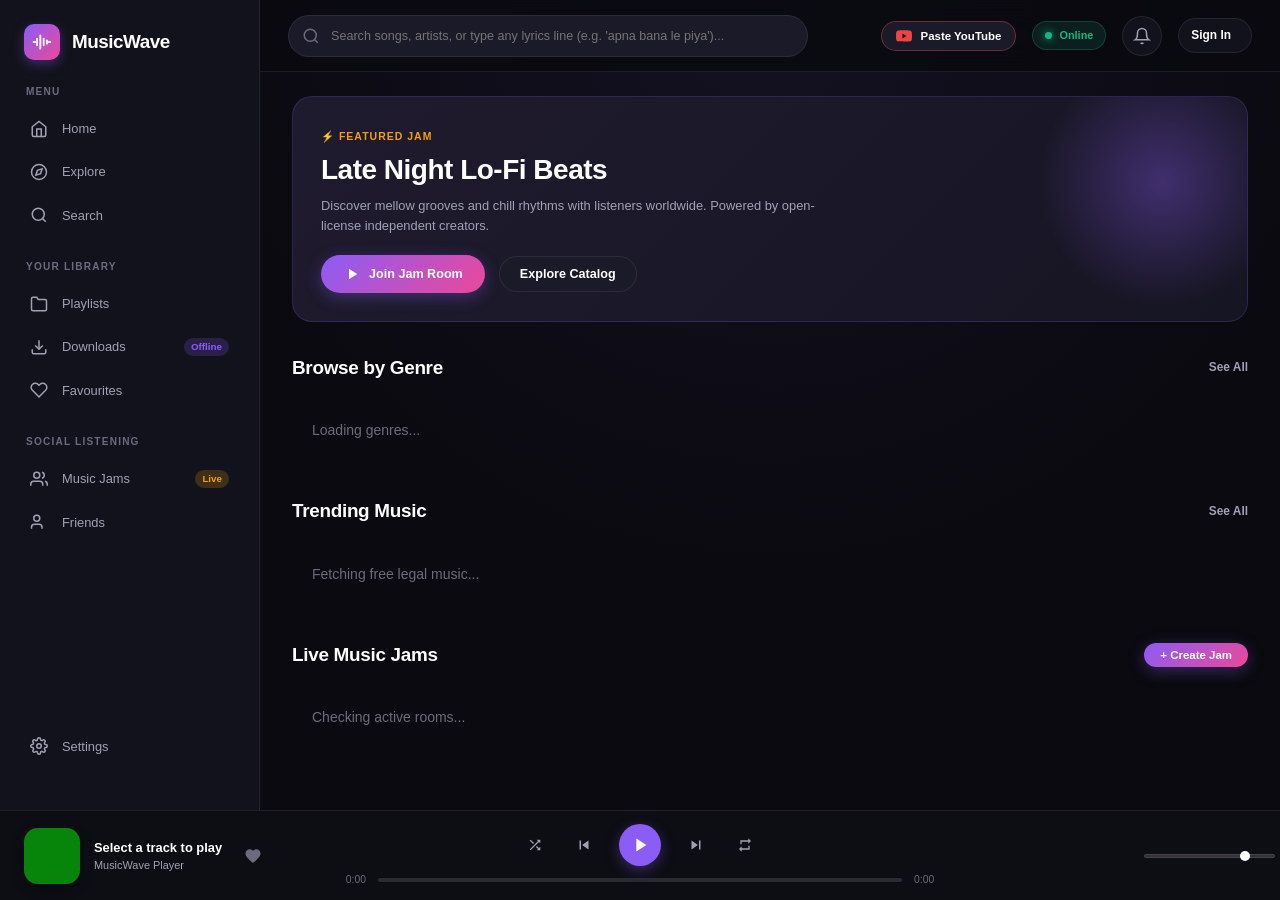
==== templates/index.html @ da0a331d "fix: resolve Jam creation HTTP 500/auth errors, route slashes, and song versions card layout overflo" ====
<!DOCTYPE html>
<html lang="en">
<head>
    <meta charset="UTF-8">
    <meta name="viewport" content="width=device-width, initial-scale=1.0, maximum-scale=1.0, user-scalable=no">
    <title>MusicWave – Free Online & Offline Music Streaming</title>
    
    <!-- Meta & Branding -->
    <meta name="description" content="MusicWave is a free music streaming and social listening platform with offline downloads and synchronized Jam rooms.">
    <meta name="theme-color" content="#0a0a10">
    <link rel="manifest" href="/static/manifest.json">

    <!-- Stylesheets -->
    <link rel="stylesheet" href="/static/css/variables.css?v=2.4">
    <link rel="stylesheet" href="/static/css/base.css?v=2.6">
    <link rel="stylesheet" href="/static/css/layout.css?v=2.6">
    <link rel="stylesheet" href="/static/css/components.css?v=2.6">
    <link rel="stylesheet" href="/static/css/player.css?v=2.6">

    <!-- Socket.IO & YouTube IFrame Player API -->
    <script src="https://cdn.socket.io/4.7.5/socket.io.min.js"></script>
    <script src="https://www.youtube.com/iframe_api"></script>
</head>
<body>
    <div id="app-container">
        <!-- ==============================================
             LEFT SIDEBAR NAVIGATION
             ============================================== -->
        <aside class="app-sidebar">
            <div class="sidebar-header">
                <a href="javascript:void(0)" class="brand-logo" onclick="App.navigateTo('home')">
                    <div class="logo-badge">
                        <svg width="20" height="20" fill="none" stroke="currentColor" stroke-width="2.2" stroke-linecap="round" stroke-linejoin="round" viewBox="0 0 24 24">
                            <path d="M2 12h2M6 8v8M10 4v16M14 8v8M18 10v4M22 12h-2"/>
                        </svg>
                    </div>
                    <span>MusicWave</span>
                </a>
            </div>

            <!-- Menu Navigation -->
            <div class="sidebar-section">
                <div class="sidebar-label">Menu</div>
                <ul class="nav-list">
                    <li class="nav-item active" data-page="home">
                        <a href="javascript:void(0)" onclick="App.navigateTo('home')">
                            <svg width="18" height="18" fill="none" stroke="currentColor" stroke-width="2" viewBox="0 0 24 24"><path d="M3 9l9-7 9 7v11a2 2 0 0 1-2 2H5a2 2 0 0 1-2-2z"/><polyline points="9 22 9 12 15 12 15 22"/></svg>
                            <span>Home</span>
                        </a>
                    </li>
                    <li class="nav-item" data-page="explore">
                        <a href="javascript:void(0)" onclick="App.navigateTo('explore')">
                            <svg width="18" height="18" fill="none" stroke="currentColor" stroke-width="2" viewBox="0 0 24 24"><circle cx="12" cy="12" r="10"/><polygon points="16.24 7.76 14.12 14.12 7.76 16.24 9.88 9.88 16.24 7.76"/></svg>
                            <span>Explore</span>
                        </a>
                    </li>
                    <li class="nav-item" data-page="search">
                        <a href="javascript:void(0)" onclick="App.navigateTo('search')">
                            <svg width="18" height="18" fill="none" stroke="currentColor" stroke-width="2" viewBox="0 0 24 24"><circle cx="11" cy="11" r="8"/><line x1="21" y1="21" x2="16.65" y2="16.65"/></svg>
                            <span>Search</span>
                        </a>
                    </li>
                </ul>
            </div>

            <!-- Library & Offline -->
            <div class="sidebar-section">
                <div class="sidebar-label">Your Library</div>
                <ul class="nav-list">
                    <li class="nav-item" data-page="library">
                        <a href="javascript:void(0)" onclick="App.navigateTo('library')">
                            <svg width="18" height="18" fill="none" stroke="currentColor" stroke-width="2" viewBox="0 0 24 24"><path d="M22 19a2 2 0 0 1-2 2H4a2 2 0 0 1-2-2V5a2 2 0 0 1 2-2h5l2 3h9a2 2 0 0 1 2 2z"/></svg>
                            <span>Playlists</span>
                        </a>
                    </li>
                    <li class="nav-item" data-page="downloads">
                        <a href="javascript:void(0)" onclick="App.navigateTo('downloads')">
                            <svg width="18" height="18" fill="none" stroke="currentColor" stroke-width="2" viewBox="0 0 24 24"><path d="M21 15v4a2 2 0 0 1-2 2H5a2 2 0 0 1-2-2v-4"/><polyline points="7 10 12 15 17 10"/><line x1="12" y1="15" x2="12" y2="3"/></svg>
                            <span>Downloads</span>
                            <span class="badge">Offline</span>
                        </a>
                    </li>
                    <li class="nav-item" data-page="favourites">
                        <a href="javascript:void(0)" onclick="App.navigateTo('favourites')">
                            <svg width="18" height="18" fill="none" stroke="currentColor" stroke-width="2" viewBox="0 0 24 24"><path d="M20.84 4.61a5.5 5.5 0 0 0-7.78 0L12 5.67l-1.06-1.06a5.5 5.5 0 0 0-7.78 7.78l1.06 1.06L12 21.23l7.78-7.78 1.06-1.06a5.5 5.5 0 0 0 0-7.78z"/></svg>
                            <span>Favourites</span>
                        </a>
                    </li>
                </ul>
            </div>

            <!-- Social & Jam -->
            <div class="sidebar-section">
                <div class="sidebar-label">Social Listening</div>
                <ul class="nav-list">
                    <li class="nav-item" data-page="jams">
                        <a href="javascript:void(0)" onclick="App.navigateTo('jams')">
                            <svg width="18" height="18" fill="none" stroke="currentColor" stroke-width="2" viewBox="0 0 24 24"><path d="M17 21v-2a4 4 0 0 0-4-4H5a4 4 0 0 0-4 4v2"/><circle cx="9" cy="7" r="4"/><path d="M23 21v-2a4 4 0 0 0-3-3.87"/><path d="M16 3.13a4 4 0 0 1 0 7.75"/></svg>
                            <span>Music Jams</span>
                            <span class="badge" style="background: rgba(245, 158, 11, 0.2); color: var(--accent-amber);">Live</span>
                        </a>
                    </li>
                    <li class="nav-item" data-page="friends">
                        <a href="javascript:void(0)" onclick="App.navigateTo('friends')">
                            <svg width="18" height="18" fill="none" stroke="currentColor" stroke-width="2" viewBox="0 0 24 24"><path d="M16 21v-2a4 4 0 0 0-4-4H6a4 4 0 0 0-4 4v2"/><circle cx="9" cy="7" r="4"/></svg>
                            <span>Friends</span>
                        </a>
                    </li>
                </ul>
            </div>

            <!-- General -->
            <div class="sidebar-section" style="margin-top: auto;">
                <ul class="nav-list">
                    <li class="nav-item" data-page="settings">
                        <a href="javascript:void(0)" onclick="App.navigateTo('settings')">
                            <svg width="18" height="18" fill="none" stroke="currentColor" stroke-width="2" viewBox="0 0 24 24"><circle cx="12" cy="12" r="3"/><path d="M19.4 15a1.65 1.65 0 0 0 .33 1.82l.06.06a2 2 0 0 1 0 2.83 2 2 0 0 1-2.83 0l-.06-.06a1.65 1.65 0 0 0-1.82-.33 1.65 1.65 0 0 0-1 1.51V21a2 2 0 0 1-2 2 2 2 0 0 1-2-2v-.09A1.65 1.65 0 0 0 9 19.4a1.65 1.65 0 0 0-1.82.33l-.06.06a2 2 0 0 1-2.83 0 2 2 0 0 1 0-2.83l.06-.06a1.65 1.65 0 0 0 .33-1.82 1.65 1.65 0 0 0-1.51-1H3a2 2 0 0 1-2-2 2 2 0 0 1 2-2h.09A1.65 1.65 0 0 0 4.6 9a1.65 1.65 0 0 0-.33-1.82l-.06-.06a2 2 0 0 1 0-2.83 2 2 0 0 1 2.83 0l.06.06a1.65 1.65 0 0 0 1.82.33H9a1.65 1.65 0 0 0 1-1.51V3a2 2 0 0 1 2-2 2 2 0 0 1 2 2v.09a1.65 1.65 0 0 0 1 1.51 1.65 1.65 0 0 0 1.82-.33l.06-.06a2 2 0 0 1 2.83 0 2 2 0 0 1 0 2.83l-.06.06a1.65 1.65 0 0 0-.33 1.82V9a1.65 1.65 0 0 0 1.51 1H21a2 2 0 0 1 2 2 2 2 0 0 1-2 2h-.09a1.65 1.65 0 0 0-1.51 1z"/></svg>
                            <span>Settings</span>
                        </a>
                    </li>
                </ul>
            </div>
        </aside>

        <!-- ==============================================
             MAIN WORKSPACE
             ============================================== -->
        <main class="app-main">
            <!-- Top Navigation Bar -->
            <header class="app-topbar">
                <div class="topbar-left">
                    <div class="search-bar-wrapper">
                        <svg class="search-icon" width="18" height="18" fill="none" stroke="currentColor" stroke-width="2" viewBox="0 0 24 24"><circle cx="11" cy="11" r="8"/><line x1="21" y1="21" x2="16.65" y2="16.65"/></svg>
                        <input type="text" id="global-search-input" class="search-input" placeholder="Search songs, artists, or type any lyrics line (e.g. 'apna bana le piya')..." autocomplete="off">
                        <div id="search-autofill-dropdown" class="search-autofill-dropdown"></div>
                    </div>
                </div>

                <div class="topbar-right">
                    <!-- Quick Paste YouTube Link Button -->
                    <button class="btn-secondary" style="font-size: 0.82rem; padding: 6px 14px; gap: 8px; border-color: rgba(239, 68, 68, 0.4);" onclick="App.openYouTubeModal()">
                        <svg width="16" height="16" fill="#ef4444" viewBox="0 0 24 24"><path d="M23.498 6.186a3.016 3.016 0 0 0-2.122-2.136C19.505 3.545 12 3.545 12 3.545s-7.505 0-9.377.505A3.017 3.017 0 0 0 .502 6.186C0 8.07 0 12 0 12s0 3.93.502 5.814a3.016 3.016 0 0 0 2.122 2.136c1.871.505 9.376.505 9.376.505s7.505 0 9.377-.505a3.015 3.015 0 0 0 2.122-2.136C24 15.93 24 12 24 12s0-3.93-.502-5.814zM9.545 15.568V8.432L15.818 12l-6.273 3.568z"/></svg>
                        <span>Paste YouTube</span>
                    </button>

                    <!-- Online / Offline Connectivity Indicator -->
                    <div class="status-pill" id="online-status-pill">
                        <span class="status-indicator-dot"></span>
                        <span>Online</span>
                    </div>

                    <!-- Notifications Bell -->
                    <button class="icon-btn" title="Notifications" onclick="App.navigateTo('notifications')">
                        <svg width="18" height="18" fill="none" stroke="currentColor" stroke-width="2" viewBox="0 0 24 24"><path d="M18 8A6 6 0 0 0 6 8c0 7-3 9-3 9h18s-3-2-3-9"/><path d="M13.73 21a2 2 0 0 1-3.46 0"/></svg>
                    </button>

                    <!-- User Profile / Auth Button -->
                    <div class="user-profile-trigger" id="user-profile-btn" onclick="App.openAuthModal('login')">
                        <span style="font-weight: 600; font-size: 0.85rem; padding: 4px 8px;">Sign In</span>
                    </div>
                </div>
            </header>

            <!-- Dynamic View Container -->
            <div class="main-view-container" id="main-content">
                <!-- Injected dynamically by UI engine -->
            </div>
        </main>

        <!-- ==============================================
             PERSISTENT BOTTOM MUSIC PLAYER
             ============================================== -->
        <footer class="app-player">
            <!-- Track Info Left -->
            <div class="player-track-info">
                <div class="player-artwork-wrapper">
                    <img id="player-current-artwork" src="/static/images/default-cover.png" class="player-artwork" alt="Current Track" />
                </div>
                <div class="player-text-details">
                    <div class="player-song-title truncate" id="player-current-title">Select a track to play</div>
                    <div class="player-artist-name truncate" id="player-current-artist">MusicWave Player</div>
                    <button id="player-version-switch-btn" class="player-version-switch-btn" style="display: none;" onclick="App.switchCurrentTrackVersion()" title="Switch version">☕ Switch to Lo-Fi</button>
                </div>
                <button class="player-like-btn" id="player-like-btn" title="Favourite" onclick="App.toggleCurrentFavourite()">
                    <svg width="18" height="18" fill="currentColor" viewBox="0 0 24 24"><path d="M12 21.35l-1.45-1.32C5.4 15.36 2 12.28 2 8.5 2 5.42 4.42 3 7.5 3c1.74 0 3.41.81 4.5 2.09C13.09 3.81 14.76 3 16.5 3 19.58 3 22 5.42 22 8.5c0 3.78-3.4 6.86-8.55 11.54L12 21.35z"/></svg>
                </button>
            </div>

            <!-- Controls & Timeline Center -->
            <div class="player-center-controls">
                <div class="playback-buttons">
                    <button class="control-btn" id="player-shuffle-btn" title="Shuffle" onclick="App.toggleShuffle()">
                        <svg width="16" height="16" fill="currentColor" viewBox="0 0 24 24"><path d="M10.59 9.17L5.41 4 4 5.41l5.17 5.17 1.42-1.41zM14.5 4l2.04 2.04L4 18.59 5.41 20 17.96 7.46 20 9.5V4h-5.5zm.33 9.41l-1.41 1.41 3.13 3.13L14.5 20H20v-5.5l-2.04 2.04-3.13-3.13z"/></svg>
                    </button>
                    <button class="control-btn" id="player-prev-btn" title="Previous" onclick="App.prevTrack()">
                        <svg width="18" height="18" fill="currentColor" viewBox="0 0 24 24"><path d="M6 6h2v12H6zm3.5 6l8.5 6V6z"/></svg>
                    </button>
                    <button class="play-pause-btn" id="player-play-btn" title="Play/Pause" onclick="App.togglePlay()">
                        <svg width="22" height="22" fill="currentColor" viewBox="0 0 24 24"><path d="M8 5v14l11-7z"/></svg>
                    </button>
                    <button class="control-btn" id="player-next-btn" title="Next" onclick="App.nextTrack()">
                        <svg width="18" height="18" fill="currentColor" viewBox="0 0 24 24"><path d="M6 18l8.5-6L6 6v12zM16 6v12h2V6h-2z"/></svg>
                    </button>
                    <button class="control-btn" id="player-repeat-btn" title="Repeat" onclick="App.toggleRepeat()">
                        <svg width="16" height="16" fill="currentColor" viewBox="0 0 24 24"><path d="M7 7h10v3l4-4-4-4v3H5v6h2V7zm10 10H7v-3l-4 4 4 4v-3h12v-6h-2v4z"/></svg>
                    </button>
                </div>

                <div class="timeline-bar">
                    <span class="time-label current" id="player-current-time">0:00</span>
                    <div class="progress-container" id="player-progress-container">
                        <div class="progress-filled" id="player-progress-fill">
                            <span class="progress-thumb"></span>
                        </div>
                    </div>
                    <span class="time-label" id="player-total-time">0:00</span>
                </div>
            </div>

            <!-- Volume & Quick Actions Right -->
            <div class="player-right-actions">
                <div class="volume-wrapper">
                    <svg width="16" height="16" fill="currentColor" viewBox="0 0 24 24" style="color:var(--text-muted);"><path d="M3 9v6h4l5 5V4L7 9H3zm13.5 3c0-1.77-1.02-3.29-2.5-4.03v8.05c1.48-.73 2.5-2.25 2.5-4.02zM14 3.23v2.06c2.89.86 5 3.54 5 6.71s-2.11 5.85-5 6.71v2.06c4.01-.91 7-4.49 7-8.77s-2.99-7.86-7-8.77z"/></svg>
                    <input type="range" class="volume-slider" id="player-volume-slider" min="0" max="1" step="0.01" value="0.8">
                </div>
            </div>
        </footer>
    </div>

    <!-- Hidden YouTube Player Container -->
    <div id="youtube-player-container" style="position: fixed; bottom: -600px; left: -600px; width: 240px; height: 240px; opacity: 0; pointer-events: none;">
        <div id="youtube-iframe-player"></div>
    </div>

    <!-- ==============================================
         YOUTUBE IMPORT MODAL
         ============================================== -->
    <div class="modal-overlay" id="youtube-modal-overlay">
        <div class="modal-dialog">
            <div class="modal-header">
                <h3 class="modal-title" style="display: flex; align-items: center; gap: 8px;">
                    <svg width="20" height="20" fill="#ef4444" viewBox="0 0 24 24"><path d="M23.498 6.186a3.016 3.016 0 0 0-2.122-2.136C19.505 3.545 12 3.545 12 3.545s-7.505 0-9.377.505A3.017 3.017 0 0 0 .502 6.186C0 8.07 0 12 0 12s0 3.93.502 5.814a3.016 3.016 0 0 0 2.122 2.136c1.871.505 9.376.505 9.376.505s7.505 0 9.377-.505a3.015 3.015 0 0 0 2.122-2.136C24 15.93 24 12 24 12s0-3.93-.502-5.814zM9.545 15.568V8.432L15.818 12l-6.273 3.568z"/></svg>
                    Play from YouTube
                </h3>
                <button class="icon-btn" onclick="App.closeYouTubeModal()">✕</button>
            </div>
            <p style="color: var(--text-secondary); font-size: 0.88rem; margin-bottom: 16px;">
                Paste any YouTube song link, music video, or shorts URL to play it directly inside MusicWave:
            </p>
            <form onsubmit="App.handleYouTubeImport(event)">
                <div style="margin-bottom: 20px;">
                    <input type="text" id="youtube-link-input" required style="width: 100%; padding: 12px 14px;" placeholder="https://www.youtube.com/watch?v=...">
                </div>
                <button type="submit" class="btn-primary" style="width: 100%; padding: 12px; font-size: 0.95rem;">
                    Load & Play Song
                </button>
            </form>
        </div>
    </div>

    <!-- ==============================================
         HOST JAM MODAL (Create Room)
         ============================================== -->
    <div class="modal-overlay" id="create-jam-modal-overlay">
        <div class="modal-dialog">
            <div class="modal-header">
                <h3 class="modal-title" style="display: flex; align-items: center; gap: 8px;">
                    <span>🎧 Host a Music Jam</span>
                </h3>
                <button class="icon-btn" onclick="App.closeCreateJamModal()">✕</button>
            </div>
            <p style="color: var(--text-secondary); font-size: 0.88rem; margin-bottom: 16px;">
                Start a live listening room! You will get a <strong>4-digit code</strong> to share with friends so everyone listens together in real time:
            </p>
            <form onsubmit="App.handleCreateJamSubmit(event)">
                <div style="margin-bottom: 14px;">
                    <label style="display: block; font-size: 0.82rem; color: var(--text-secondary); margin-bottom: 6px;">Jam Room Name</label>
                    <input type="text" id="create-jam-name-input" class="form-input" style="width: 100%; padding: 10px 14px;" placeholder="e.g. Bollywood & Chill, Late Night Vibes" required autocomplete="off" />
                </div>
                <div style="margin-bottom: 16px;">
                    <label style="display: block; font-size: 0.82rem; color: var(--text-secondary); margin-bottom: 6px;">Description (Optional)</label>
                    <input type="text" id="create-jam-desc-input" class="form-input" style="width: 100%; padding: 10px 14px;" placeholder="e.g. Listening party with friends" autocomplete="off" />
                </div>
                <div id="create-jam-error-msg" style="color: var(--accent-rose); font-size: 0.84rem; margin-bottom: 14px; display: none;"></div>
                <button type="submit" class="btn-primary" id="create-jam-submit-btn" style="width: 100%; padding: 12px; font-size: 0.95rem;">
                    🚀 Create Jam Room & Get 4-Digit Code
                </button>
            </form>
        </div>
    </div>

    <!-- ==============================================
         CREATE PLAYLIST MODAL
         ============================================== -->
    <div class="modal-overlay" id="create-playlist-modal-overlay">
        <div class="modal-dialog">
            <div class="modal-header">
                <h3 class="modal-title" style="display: flex; align-items: center; gap: 8px;">
                    <span>📁 Create New Playlist</span>
                </h3>
                <button class="icon-btn" onclick="App.closeCreatePlaylistModal()">✕</button>
            </div>
            <form onsubmit="App.handleCreatePlaylistSubmit(event)">
                <div style="margin-bottom: 16px;">
                    <label style="display: block; font-size: 0.82rem; color: var(--text-secondary); margin-bottom: 6px;">Playlist Title</label>
                    <input type="text" id="create-playlist-title-input" class="form-input" style="width: 100%; padding: 10px 14px;" placeholder="e.g. My Favorite Bangers" required autocomplete="off" />
                </div>
                <div id="create-playlist-error-msg" style="color: var(--accent-rose); font-size: 0.84rem; margin-bottom: 14px; display: none;"></div>
                <button type="submit" class="btn-primary" style="width: 100%; padding: 12px; font-size: 0.95rem;">
                    Create Playlist
                </button>
            </form>
        </div>
    </div>

    <!-- ==============================================
         JOIN JAM MODAL (4-Digit Code & Room ID)
         ============================================== -->
    <div class="modal-overlay" id="join-jam-modal-overlay">
        <div class="modal-dialog">
            <div class="modal-header">
                <h3 class="modal-title" style="display: flex; align-items: center; gap: 8px;">
                    <span>🔑 Join Music Jam</span>
                </h3>
                <button class="icon-btn" onclick="App.closeJoinJamModal()">✕</button>
            </div>
            <p style="color: var(--text-secondary); font-size: 0.88rem; margin-bottom: 16px;">
                Enter the host's <strong>4-digit code</strong> (e.g. <code>4829</code>) or the <strong>Room ID</strong> to join their synchronized listening party:
            </p>
            <form onsubmit="App.handleJoinJamSubmit(event)">
                <div style="margin-bottom: 14px;">
                    <input type="text" id="join-jam-input" class="form-input jam-modal-code-input" placeholder="4 8 2 9" maxlength="32" required autocomplete="off" />
                </div>
                <div id="join-jam-error-msg" style="color: var(--accent-rose); font-size: 0.84rem; margin-bottom: 14px; display: none;"></div>
                <div style="font-size: 0.78rem; color: var(--text-muted); margin-bottom: 18px; text-align: center;">
                    ⏱ 4-digit codes expire every 10 minutes for room security.
                </div>
                <button type="submit" class="btn-primary" style="width: 100%; padding: 12px; font-size: 0.95rem;">
                    Join Jam Room
                </button>
            </form>
        </div>
    </div>

    <!-- ==============================================
         AUTH MODAL
         ============================================== -->
    <div class="modal-overlay" id="auth-modal-overlay">
        <div class="modal-dialog">
            <div class="modal-header">
                <h3 class="modal-title" id="auth-modal-title">Sign In to MusicWave</h3>
                <button class="icon-btn" onclick="App.closeAuthModal()">✕</button>
            </div>
            <form onsubmit="App.handleAuthSubmit(event)">
                <div id="auth-name-group" style="display: none; margin-bottom: 14px;">
                    <label style="display: block; font-size: 0.82rem; color: var(--text-secondary); margin-bottom: 6px;">Username</label>
                    <input type="text" id="auth-username-input" style="width: 100%; padding: 10px 14px;" placeholder="Choose a username">
                </div>
                <div style="margin-bottom: 14px;">
                    <label style="display: block; font-size: 0.82rem; color: var(--text-secondary); margin-bottom: 6px;">Email Address</label>
                    <input type="email" id="auth-email-input" required style="width: 100%; padding: 10px 14px;" placeholder="you@example.com">
                </div>
                <div style="margin-bottom: 20px;">
                    <label style="display: block; font-size: 0.82rem; color: var(--text-secondary); margin-bottom: 6px;">Password</label>
                    <input type="password" id="auth-password-input" required minlength="6" style="width: 100%; padding: 10px 14px;" placeholder="••••••••">
                </div>
                <button type="submit" class="btn-primary" id="auth-modal-submit" style="width: 100%; padding: 12px; font-size: 1rem; margin-bottom: 14px;">Sign In</button>
                <div id="auth-modal-switch" style="text-align: center; font-size: 0.85rem; color: var(--text-secondary);">
                    Don't have an account? <a href="javascript:void(0)" onclick="App.openAuthModal('register')" style="color:var(--primary); font-weight:600;">Create One</a>
                </div>
            </form>
        </div>
    </div>

    <!-- Toast Notification Container -->
    <div id="toast-container"></div>

    <!-- Scripts -->
    <script src="/static/js/api.js?v=2.6"></script>
    <script src="/static/js/state.js?v=2.6"></script>
    <script src="/static/js/ui.js?v=2.6"></script>
    <script src="/static/js/app.js?v=2.6"></script>
</body>
</html>
---- static/css/variables.css ----
:root {
    /* Color Palette - Deep Dark & Glassmorphic Surfaces */
    --bg-main: #0a0a10;
    --bg-surface: #12121c;
    --bg-surface-elevated: #1a1a28;
    --bg-surface-hover: #222236;
    --bg-card: rgba(26, 26, 40, 0.7);
    --bg-glass: rgba(18, 18, 28, 0.75);
    --border-subtle: rgba(255, 255, 255, 0.08);
    --border-focus: rgba(139, 92, 246, 0.4);

    /* Accents & Gradients */
    --primary: #8b5cf6;
    --primary-hover: #7c3aed;
    --primary-glow: rgba(139, 92, 246, 0.35);
    --accent-amber: #f59e0b;
    --accent-amber-glow: rgba(245, 158, 11, 0.3);
    --accent-rose: #f43f5e;
    --accent-cyan: #06b6d4;
    --accent-emerald: #10b981;

    --gradient-primary: linear-gradient(135deg, #8b5cf6 0%, #ec4899 100%);
    --gradient-amber: linear-gradient(135deg, #f59e0b 0%, #d97706 100%);
    --gradient-surface: linear-gradient(180deg, rgba(26, 26, 40, 0.8) 0%, rgba(18, 18, 28, 0.95) 100%);
    --gradient-hero: linear-gradient(135deg, rgba(139, 92, 246, 0.15) 0%, rgba(245, 158, 11, 0.08) 50%, rgba(10, 10, 16, 0) 100%);

    /* Typography */
    --font-sans: 'Inter', -apple-system, BlinkMacSystemFont, 'Segoe UI', Roboto, Helvetica, Arial, sans-serif;
    --text-primary: #ffffff;
    --text-secondary: #a1a1b5;
    --text-muted: #6b6b80;
    --text-inverse: #0a0a10;

    /* Sizing & Spacing */
    --sidebar-width: 260px;
    --sidebar-collapsed-width: 80px;
    --header-height: 72px;
    --player-height: 90px;
    --radius-sm: 8px;
    --radius-md: 14px;
    --radius-lg: 20px;
    --radius-full: 9999px;

    /* Shadows & Transitions */
    --shadow-sm: 0 2px 8px rgba(0, 0, 0, 0.3);
    --shadow-md: 0 8px 24px rgba(0, 0, 0, 0.45);
    --shadow-lg: 0 16px 40px rgba(0, 0, 0, 0.6);
    --shadow-glow: 0 0 25px var(--primary-glow);
    --transition-fast: 0.15s ease;
    --transition-normal: 0.25s cubic-bezier(0.16, 1, 0.3, 1);
    --transition-slow: 0.4s cubic-bezier(0.16, 1, 0.3, 1);
}
---- static/css/base.css ----
*, *::before, *::after {
    box-sizing: border-box;
    margin: 0;
    padding: 0;
}

html, body {
    width: 100%;
    height: 100%;
    overflow: hidden;
    background-color: var(--bg-main);
    color: var(--text-primary);
    font-family: var(--font-sans);
    font-size: 14px;
    line-height: 1.5;
    -webkit-font-smoothing: antialiased;
    -moz-osx-font-smoothing: grayscale;
    user-select: none;
}

/* Custom Scrollbar */
::-webkit-scrollbar {
    width: 6px;
    height: 6px;
}
::-webkit-scrollbar-track {
    background: transparent;
}
::-webkit-scrollbar-thumb {
    background: rgba(255, 255, 255, 0.15);
    border-radius: var(--radius-full);
}
::-webkit-scrollbar-thumb:hover {
    background: rgba(255, 255, 255, 0.3);
}

a {
    color: inherit;
    text-decoration: none;
}

button {
    font-family: inherit;
    border: none;
    background: none;
    color: inherit;
    cursor: pointer;
    outline: none;
    display: inline-flex;
    align-items: center;
    justify-content: center;
    transition: all var(--transition-fast);
}

button:focus-visible {
    outline: 2px solid var(--primary);
    outline-offset: 2px;
}

input, textarea, select {
    font-family: inherit;
    font-size: 0.95rem;
    color: var(--text-primary);
    background: var(--bg-surface-elevated);
    border: 1px solid var(--border-subtle);
    border-radius: var(--radius-md);
    outline: none;
    transition: border-color var(--transition-fast), box-shadow var(--transition-fast);
}

input:focus, textarea:focus, select:focus {
    border-color: var(--primary);
    box-shadow: 0 0 0 3px var(--primary-glow);
}

img {
    display: block;
    max-width: 100%;
    height: auto;
    object-fit: cover;
}

.truncate {
    overflow: hidden;
    text-overflow: ellipsis;
    white-space: nowrap;
}

.hidden {
    display: none !important;
}
---- static/css/layout.css ----
#app-container {
    display: grid;
    grid-template-columns: var(--sidebar-width) 1fr;
    grid-template-rows: 1fr var(--player-height);
    grid-template-areas: 
        "sidebar main"
        "player  player";
    width: 100vw;
    height: 100vh;
    background: var(--bg-main);
    overflow: hidden;
    min-width: 0;
    position: relative;
}

#app-container.drawer-open {
    grid-template-columns: var(--sidebar-width) 1fr 340px;
    grid-template-areas: 
        "sidebar main drawer"
        "player  player player";
}

/* ----------------------------------------------------
   Left Sidebar
---------------------------------------------------- */
.app-sidebar {
    grid-area: sidebar;
    background: var(--bg-surface);
    border-right: 1px solid var(--border-subtle);
    display: flex;
    flex-direction: column;
    padding: 20px 16px;
    overflow-y: auto;
    overflow-x: hidden;
    min-width: 0;
    max-width: 100%;
    box-sizing: border-box;
    z-index: 20;
    transition: width var(--transition-normal);
}

.sidebar-header {
    display: flex;
    align-items: center;
    justify-content: space-between;
    padding: 4px 8px 24px 8px;
}

.brand-logo {
    display: flex;
    align-items: center;
    gap: 12px;
    font-size: 1.35rem;
    font-weight: 700;
    letter-spacing: -0.5px;
    color: var(--text-primary);
}

.logo-badge {
    width: 36px;
    height: 36px;
    border-radius: 10px;
    background: var(--gradient-primary);
    display: flex;
    align-items: center;
    justify-content: center;
    color: white;
    box-shadow: 0 4px 12px var(--primary-glow);
}

.sidebar-section {
    margin-bottom: 24px;
}

.sidebar-label {
    font-size: 0.72rem;
    text-transform: uppercase;
    font-weight: 700;
    letter-spacing: 1.2px;
    color: var(--text-muted);
    padding: 0 10px 10px 10px;
}

.nav-list {
    list-style: none;
    display: flex;
    flex-direction: column;
    gap: 4px;
}

.nav-item a, .nav-item button {
    display: flex;
    align-items: center;
    gap: 14px;
    width: 100%;
    padding: 10px 14px;
    border-radius: var(--radius-md);
    color: var(--text-secondary);
    font-weight: 500;
    font-size: 0.92rem;
    transition: all var(--transition-fast);
}

.nav-item a:hover, .nav-item button:hover {
    color: var(--text-primary);
    background: var(--bg-surface-hover);
}

.nav-item.active a {
    color: var(--text-primary);
    background: var(--bg-surface-elevated);
    box-shadow: inset 3px 0 0 var(--primary);
    font-weight: 600;
}

.nav-item .badge {
    margin-left: auto;
    background: rgba(139, 92, 246, 0.2);
    color: var(--primary);
    font-size: 0.7rem;
    font-weight: 700;
    padding: 2px 7px;
    border-radius: var(--radius-full);
}

.sidebar-playlists-list {
    max-height: 180px;
    overflow-y: auto;
    overflow-x: hidden;
    min-width: 0;
    max-width: 100%;
    box-sizing: border-box;
    display: flex;
    flex-direction: column;
    gap: 2px;
}

/* ----------------------------------------------------
   Main Content Area
---------------------------------------------------- */
.app-main {
    grid-area: main;
    display: flex;
    flex-direction: column;
    height: 100%;
    overflow: hidden;
    min-width: 0;
    position: relative;
    background: radial-gradient(circle at 50% 0%, rgba(139, 92, 246, 0.08) 0%, transparent 60%);
}

.app-topbar {
    height: var(--header-height);
    display: flex;
    align-items: center;
    justify-content: space-between;
    padding: 0 28px;
    background: rgba(10, 10, 16, 0.85);
    backdrop-filter: blur(16px);
    -webkit-backdrop-filter: blur(16px);
    border-bottom: 1px solid var(--border-subtle);
    z-index: 10;
}

.topbar-left {
    display: flex;
    align-items: center;
    gap: 16px;
    flex: 1;
    max-width: 520px;
}

.search-bar-wrapper {
    position: relative;
    width: 100%;
}

.search-input {
    width: 100%;
    height: 42px;
    padding: 0 16px 0 42px;
    background: var(--bg-surface-elevated);
    border: 1px solid var(--border-subtle);
    border-radius: var(--radius-full);
    color: var(--text-primary);
    font-size: 0.9rem;
    transition: all var(--transition-fast);
}

.search-input:focus {
    background: var(--bg-surface);
    border-color: var(--primary);
    box-shadow: 0 0 0 3px var(--primary-glow);
}

.search-icon {
    position: absolute;
    left: 14px;
    top: 50%;
    transform: translateY(-50%);
    color: var(--text-muted);
    pointer-events: none;
}

.search-clear-btn {
    position: absolute;
    right: 12px;
    top: 50%;
    transform: translateY(-50%);
    color: var(--text-muted);
    padding: 4px;
}

.topbar-right {
    display: flex;
    align-items: center;
    gap: 16px;
}

.status-pill {
    display: inline-flex;
    align-items: center;
    gap: 7px;
    padding: 5px 12px;
    border-radius: var(--radius-full);
    font-size: 0.78rem;
    font-weight: 600;
    background: rgba(16, 185, 129, 0.12);
    color: var(--accent-emerald);
    border: 1px solid rgba(16, 185, 129, 0.25);
}

.status-pill.offline {
    background: rgba(244, 63, 94, 0.12);
    color: var(--accent-rose);
    border-color: rgba(244, 63, 94, 0.25);
}

.status-indicator-dot {
    width: 7px;
    height: 7px;
    border-radius: 50%;
    background: currentColor;
    box-shadow: 0 0 8px currentColor;
}

.icon-btn {
    width: 40px;
    height: 40px;
    border-radius: var(--radius-full);
    color: var(--text-secondary);
    background: var(--bg-surface);
    border: 1px solid var(--border-subtle);
    position: relative;
}

.icon-btn:hover {
    color: var(--text-primary);
    background: var(--bg-surface-hover);
    border-color: rgba(255, 255, 255, 0.15);
}

.icon-btn .badge-dot {
    position: absolute;
    top: 8px;
    right: 8px;
    width: 8px;
    height: 8px;
    background: var(--accent-rose);
    border-radius: 50%;
    box-shadow: 0 0 6px var(--accent-rose);
}

.user-profile-trigger {
    display: flex;
    align-items: center;
    gap: 10px;
    padding: 4px 12px 4px 4px;
    background: var(--bg-surface);
    border: 1px solid var(--border-subtle);
    border-radius: var(--radius-full);
    cursor: pointer;
    transition: all var(--transition-fast);
}

.user-profile-trigger:hover {
    background: var(--bg-surface-hover);
    border-color: var(--border-focus);
}

.user-avatar-sm {
    width: 32px;
    height: 32px;
    border-radius: 50%;
    background: var(--primary);
    display: flex;
    align-items: center;
    justify-content: center;
    font-weight: 700;
    font-size: 0.85rem;
    overflow: hidden;
    min-width: 0;
}

.main-view-container {
    flex: 1;
    overflow-y: auto;
    overflow-x: hidden;
    min-width: 0;
    max-width: 100%;
    box-sizing: border-box;
    padding: 24px 32px 40px 32px;
    scroll-behavior: smooth;
}

/* ----------------------------------------------------
   Right Drawer (Chat / Queue)
---------------------------------------------------- */
.app-drawer {
    grid-area: drawer;
    background: var(--bg-surface);
    border-left: 1px solid var(--border-subtle);
    display: flex;
    flex-direction: column;
    height: 100%;
    overflow: hidden;
    min-width: 0;
    z-index: 15;
}

.drawer-header {
    height: var(--header-height);
    display: flex;
    align-items: center;
    justify-content: space-between;
    padding: 0 20px;
    border-bottom: 1px solid var(--border-subtle);
}

.drawer-body {
    flex: 1;
    overflow-y: auto;
    overflow-x: hidden;
    min-width: 0;
    max-width: 100%;
    box-sizing: border-box;
    padding: 16px;
}

/* Responsive Breakpoints */
@media (max-width: 992px) {
    #app-container {
        grid-template-columns: var(--sidebar-collapsed-width) 1fr;
    }
    .brand-logo span, .sidebar-label, .nav-item span, .badge {
        display: none;
    }
    .sidebar-header {
        justify-content: center;
    }
    .nav-item a, .nav-item button {
        justify-content: center;
        padding: 12px 0;
    }
    .app-topbar {
        padding: 0 16px;
    }
    .main-view-container {
        padding: 20px 16px;
    }
}

@media (max-width: 680px) {
    #app-container {
        grid-template-columns: 1fr;
        grid-template-areas:
            "main"
            "player";
    }
    .app-sidebar {
        display: none;
    }
}
---- static/css/components.css ----
/* ----------------------------------------------------
   Typography & Headers
---------------------------------------------------- */
.section-header {
    display: flex;
    align-items: center;
    justify-content: space-between;
    margin-bottom: 18px;
}

.section-title {
    font-size: 1.35rem;
    font-weight: 700;
    color: var(--text-primary);
    letter-spacing: -0.3px;
}

.section-link {
    font-size: 0.85rem;
    font-weight: 600;
    color: var(--text-secondary);
    transition: color var(--transition-fast);
}

.section-link:hover {
    color: var(--primary);
}

/* ----------------------------------------------------
   Cards & Grids
---------------------------------------------------- */
.grid-cards {
    display: grid;
    grid-template-columns: repeat(auto-fill, minmax(180px, 1fr));
    gap: 20px;
    margin-bottom: 36px;
}

.music-card {
    background: var(--bg-card);
    border: 1px solid var(--border-subtle);
    border-radius: var(--radius-lg);
    padding: 14px;
    transition: all var(--transition-normal);
    position: relative;
    cursor: pointer;
    overflow: hidden;
}

.music-card:hover {
    background: var(--bg-surface-elevated);
    transform: translateY(-4px);
    box-shadow: var(--shadow-md);
    border-color: rgba(255, 255, 255, 0.15);
}

.music-card-cover-wrapper {
    position: relative;
    width: 100%;
    aspect-ratio: 1/1;
    border-radius: var(--radius-md);
    overflow: hidden;
    margin-bottom: 12px;
    background: var(--bg-surface);
}

.music-card-cover {
    width: 100%;
    height: 100%;
    object-fit: cover;
    transition: transform var(--transition-normal);
}

.music-card:hover .music-card-cover {
    transform: scale(1.05);
}

.music-card-play-overlay {
    position: absolute;
    inset: 0;
    background: rgba(0, 0, 0, 0.35);
    display: flex;
    align-items: center;
    justify-content: center;
    opacity: 0;
    transition: opacity var(--transition-fast);
}

.music-card:hover .music-card-play-overlay {
    opacity: 1;
}

.play-circle-btn {
    width: 46px;
    height: 46px;
    border-radius: 50%;
    background: var(--primary);
    color: white;
    display: flex;
    align-items: center;
    justify-content: center;
    box-shadow: 0 4px 15px var(--primary-glow);
    transform: scale(0.85);
    transition: transform var(--transition-fast);
}

.music-card:hover .play-circle-btn {
    transform: scale(1);
}

.play-circle-btn:hover {
    transform: scale(1.08) !important;
    background: var(--primary-hover);
}

.music-card-title {
    font-size: 0.95rem;
    font-weight: 600;
    color: var(--text-primary);
    margin-bottom: 4px;
}

.music-card-subtitle {
    font-size: 0.8rem;
    color: var(--text-secondary);
}

/* ----------------------------------------------------
   Hero / Album of the Day Banner
---------------------------------------------------- */
.hero-banner {
    background: linear-gradient(135deg, #1f1b2e 0%, #161523 100%);
    border: 1px solid rgba(139, 92, 246, 0.2);
    border-radius: var(--radius-lg);
    padding: 28px;
    position: relative;
    overflow: hidden;
    margin-bottom: 32px;
    display: flex;
    align-items: center;
    justify-content: space-between;
}

.hero-banner::after {
    content: '';
    position: absolute;
    right: -40px;
    top: -40px;
    width: 250px;
    height: 250px;
    background: radial-gradient(circle, var(--primary-glow) 0%, transparent 70%);
    pointer-events: none;
}

.hero-content {
    max-width: 55%;
    z-index: 2;
}

.hero-tag {
    display: inline-block;
    font-size: 0.75rem;
    font-weight: 700;
    text-transform: uppercase;
    letter-spacing: 1px;
    color: var(--accent-amber);
    margin-bottom: 8px;
}

.hero-title {
    font-size: 2rem;
    font-weight: 800;
    letter-spacing: -0.5px;
    color: var(--text-primary);
    margin-bottom: 10px;
    line-height: 1.2;
}

.hero-desc {
    font-size: 0.92rem;
    color: var(--text-secondary);
    margin-bottom: 20px;
}

.hero-actions {
    display: flex;
    align-items: center;
    gap: 14px;
}

.btn-primary {
    background: var(--gradient-primary);
    color: white;
    font-weight: 600;
    font-size: 0.9rem;
    padding: 10px 22px;
    border-radius: var(--radius-full);
    gap: 8px;
    box-shadow: 0 4px 16px var(--primary-glow);
    transition: all var(--transition-fast);
}

.btn-primary:hover {
    transform: translateY(-1px);
    box-shadow: 0 6px 20px rgba(139, 92, 246, 0.5);
}

.btn-secondary {
    background: var(--bg-surface-elevated);
    border: 1px solid var(--border-subtle);
    color: var(--text-primary);
    font-weight: 600;
    font-size: 0.9rem;
    padding: 10px 20px;
    border-radius: var(--radius-full);
    gap: 8px;
}

.btn-secondary:hover {
    background: var(--bg-surface-hover);
    border-color: rgba(255, 255, 255, 0.2);
}

/* ----------------------------------------------------
   Tracks List / Table
---------------------------------------------------- */
.tracks-table {
    width: 100%;
    border-collapse: collapse;
    margin-bottom: 32px;
}

.tracks-table th {
    text-align: left;
    padding: 10px 16px;
    font-size: 0.75rem;
    font-weight: 600;
    text-transform: uppercase;
    letter-spacing: 1px;
    color: var(--text-muted);
    border-bottom: 1px solid var(--border-subtle);
}

.tracks-table td {
    padding: 12px 16px;
    font-size: 0.9rem;
    color: var(--text-secondary);
    border-bottom: 1px solid rgba(255, 255, 255, 0.04);
}

.track-row {
    border-radius: var(--radius-md);
    transition: background var(--transition-fast);
    cursor: pointer;
}

.track-row:hover {
    background: var(--bg-surface-elevated);
    color: var(--text-primary);
}

.track-meta-cell {
    display: flex;
    align-items: center;
    gap: 14px;
}

.track-thumb {
    width: 44px;
    height: 44px;
    border-radius: var(--radius-sm);
    object-fit: cover;
    background: var(--bg-surface);
}

.track-info-texts {
    display: flex;
    flex-direction: column;
}

.track-info-title {
    font-weight: 600;
    color: var(--text-primary);
}

.track-info-artist {
    font-size: 0.8rem;
    color: var(--text-secondary);
}

/* ----------------------------------------------------
   Genre Chips & Cards
---------------------------------------------------- */
.genre-cards-grid {
    display: grid;
    grid-template-columns: repeat(auto-fill, minmax(170px, 1fr));
    gap: 16px;
    margin-bottom: 32px;
}

.genre-card {
    height: 100px;
    border-radius: var(--radius-md);
    padding: 16px;
    font-size: 1.1rem;
    font-weight: 700;
    color: white;
    position: relative;
    overflow: hidden;
    cursor: pointer;
    box-shadow: var(--shadow-sm);
    transition: transform var(--transition-fast);
}

.genre-card:hover {
    transform: scale(1.03);
}

.genre-card-img {
    position: absolute;
    right: -10px;
    bottom: -10px;
    width: 65px;
    height: 65px;
    transform: rotate(25deg);
    border-radius: 8px;
    box-shadow: 0 4px 10px rgba(0, 0, 0, 0.4);
}

/* ----------------------------------------------------
   Toast Notifications
---------------------------------------------------- */
#toast-container {
    position: fixed;
    bottom: 110px;
    right: 24px;
    display: flex;
    flex-direction: column;
    gap: 10px;
    z-index: 1000;
}

.toast {
    display: flex;
    align-items: center;
    gap: 12px;
    background: var(--bg-surface-elevated);
    color: var(--text-primary);
    padding: 12px 18px;
    border-radius: var(--radius-md);
    border: 1px solid var(--border-subtle);
    box-shadow: var(--shadow-lg);
    font-size: 0.88rem;
    min-width: 260px;
    animation: toastIn 0.3s cubic-bezier(0.16, 1, 0.3, 1);
}

@keyframes toastIn {
    from { opacity: 0; transform: translateY(20px); }
    to { opacity: 1; transform: translateY(0); }
}

/* ----------------------------------------------------
   Modals
---------------------------------------------------- */
.modal-overlay {
    position: fixed;
    inset: 0;
    background: rgba(0, 0, 0, 0.7);
    backdrop-filter: blur(8px);
    display: flex;
    align-items: center;
    justify-content: center;
    z-index: 500;
    opacity: 0;
    pointer-events: none;
    transition: opacity var(--transition-fast);
}

.modal-overlay.active {
    opacity: 1;
    pointer-events: auto;
}

.modal-dialog {
    background: var(--bg-surface);
    border: 1px solid var(--border-subtle);
    border-radius: var(--radius-lg);
    width: 90%;
    max-width: 480px;
    padding: 28px;
    box-shadow: var(--shadow-lg);
    transform: translateY(20px);
    transition: transform var(--transition-fast);
}

.modal-overlay.active .modal-dialog {
    transform: translateY(0);
}

.modal-header {
    display: flex;
    align-items: center;
    justify-content: space-between;
    margin-bottom: 20px;
}

.modal-title {
    font-size: 1.25rem;
    font-weight: 700;
}


/* ----------------------------------------------------
   Version Badges & Dual-Version Showcase (Official & Lo-Fi)
---------------------------------------------------- */
.version-badge {
    position: absolute;
    top: 8px;
    left: 8px;
    font-size: 0.68rem;
    font-weight: 700;
    padding: 3px 8px;
    border-radius: var(--radius-full);
    backdrop-filter: blur(8px);
    text-transform: uppercase;
    letter-spacing: 0.5px;
    z-index: 2;
}

.version-badge.official-badge {
    background: rgba(139, 92, 246, 0.9);
    color: #ffffff;
    box-shadow: 0 2px 8px rgba(139, 92, 246, 0.5);
}

.version-badge.lofi-badge {
    background: rgba(245, 158, 11, 0.9);
    color: #12121c;
    box-shadow: 0 2px 8px rgba(245, 158, 11, 0.5);
}

/* Quick Version Switch button on Card */
.card-version-switch-btn {
    position: absolute;
    bottom: 8px;
    right: 8px;
    font-size: 0.72rem;
    font-weight: 600;
    padding: 4px 10px;
    border-radius: var(--radius-full);
    background: rgba(18, 17, 28, 0.9);
    border: 1px solid var(--border-subtle);
    color: var(--text-secondary);
    display: flex;
    align-items: center;
    gap: 4px;
    cursor: pointer;
    z-index: 3;
    transition: all var(--transition-fast);
}

.card-version-switch-btn:hover {
    background: var(--primary);
    color: white;
    border-color: var(--primary);
    transform: translateY(-1px);
}

/* Dual-Version Showcase Card on Search View */
.dual-version-card {
    background: linear-gradient(135deg, rgba(26, 25, 41, 0.95) 0%, rgba(18, 17, 28, 0.95) 100%);
    border: 1px solid rgba(139, 92, 246, 0.35);
    border-radius: var(--radius-lg);
    padding: 18px 20px;
    margin-bottom: 24px;
    box-shadow: 0 8px 30px rgba(0, 0, 0, 0.3);
    width: 100%;
    max-width: 100%;
    box-sizing: border-box;
    overflow: hidden;
}

.dual-version-header {
    display: flex;
    justify-content: space-between;
    align-items: center;
    flex-wrap: wrap;
    gap: 8px;
    margin-bottom: 16px;
    width: 100%;
    max-width: 100%;
    box-sizing: border-box;
}

.dual-version-grid {
    display: grid;
    grid-template-columns: repeat(auto-fit, minmax(min(100%, 380px), 1fr));
    gap: 14px;
    width: 100%;
    max-width: 100%;
    box-sizing: border-box;
}

.version-box {
    background: rgba(255, 255, 255, 0.04);
    border: 1px solid var(--border-subtle);
    border-radius: var(--radius-md);
    padding: 14px 16px;
    display: flex;
    align-items: center;
    gap: 14px;
    transition: all var(--transition-fast);
    cursor: pointer;
    min-width: 0;
    max-width: 100%;
    width: 100%;
    box-sizing: border-box;
    overflow: hidden;
}

.version-box:hover {
    border-color: var(--primary);
    background: rgba(255, 255, 255, 0.07);
    transform: translateY(-2px);
}

.version-box-img {
    width: 64px;
    height: 64px;
    border-radius: var(--radius-sm);
    object-fit: cover;
    flex-shrink: 0;
    box-shadow: 0 4px 12px rgba(0, 0, 0, 0.4);
}

.version-box-info {
    flex: 1 1 0%;
    min-width: 0;
    width: 0;
    overflow: hidden;
}

.version-box-btn {
    padding: 7px 16px;
    font-size: 0.82rem;
    font-weight: 600;
    flex-shrink: 0;
    white-space: nowrap;
    border-radius: var(--radius-full);
}

@media (max-width: 580px) {
    .version-box {
        flex-wrap: wrap;
        gap: 12px;
    }
    .version-box-btn {
        width: 100%;
        text-align: center;
    }
}

/* Player Bar Version Switcher */
.player-version-switch-btn {
    font-size: 0.72rem;
    font-weight: 600;
    padding: 3px 10px;
    margin-top: 3px;
    border-radius: var(--radius-full);
    background: rgba(139, 92, 246, 0.15);
    border: 1px solid rgba(139, 92, 246, 0.35);
    color: var(--text-primary);
    cursor: pointer;
    display: inline-flex;
    align-items: center;
    gap: 4px;
    width: fit-content;
    transition: all var(--transition-fast);
}

.player-version-switch-btn:hover {
    background: var(--primary);
    color: white;
    border-color: var(--primary);
}

/* Search Version Filter Tabs */
.search-version-tabs {
    display: flex;
    gap: 10px;
    margin-top: 14px;
    margin-bottom: 20px;
}

.search-version-tab {
    font-size: 0.82rem;
    font-weight: 600;
    padding: 6px 16px;
    border-radius: var(--radius-full);
    background: var(--bg-surface);
    border: 1px solid var(--border-subtle);
    color: var(--text-secondary);
    cursor: pointer;
    transition: all var(--transition-fast);
}

.search-version-tab:hover {
    color: var(--text-primary);
    border-color: var(--border-focus);
}

.search-version-tab.active {
    background: var(--primary);
    color: white;
    border-color: var(--primary);
    box-shadow: 0 2px 10px var(--primary-glow);
}


/* ----------------------------------------------------
   Search Autofill / Instant Dropdown
---------------------------------------------------- */
.search-autofill-dropdown {
    position: absolute;
    top: calc(100% + 8px);
    left: 0;
    right: 0;
    background: rgba(18, 17, 28, 0.98);
    backdrop-filter: blur(24px);
    -webkit-backdrop-filter: blur(24px);
    border: 1px solid rgba(139, 92, 246, 0.35);
    border-radius: var(--radius-lg);
    box-shadow: 0 16px 40px rgba(0, 0, 0, 0.65);
    z-index: 1000;
    display: none;
    max-height: 440px;
    overflow-y: auto;
    padding: 8px;
}

.search-autofill-dropdown.active {
    display: block;
}

.autofill-section-title {
    font-size: 0.72rem;
    font-weight: 700;
    text-transform: uppercase;
    letter-spacing: 0.8px;
    color: var(--text-muted);
    padding: 8px 12px 4px 12px;
}

.autofill-track-item {
    display: flex;
    align-items: center;
    gap: 12px;
    padding: 8px 12px;
    border-radius: var(--radius-md);
    cursor: pointer;
    transition: all var(--transition-fast);
}

.autofill-track-item:hover, .autofill-track-item.selected {
    background: rgba(139, 92, 246, 0.18);
}

.autofill-track-img {
    width: 42px;
    height: 42px;
    border-radius: var(--radius-sm);
    object-fit: cover;
    flex-shrink: 0;
    box-shadow: 0 2px 8px rgba(0, 0, 0, 0.3);
}

.autofill-track-title {
    font-size: 0.88rem;
    font-weight: 600;
    color: var(--text-primary);
}

.autofill-track-artist {
    font-size: 0.76rem;
    color: var(--text-secondary);
}

.autofill-query-item {
    display: flex;
    align-items: center;
    gap: 10px;
    padding: 9px 12px;
    border-radius: var(--radius-md);
    cursor: pointer;
    font-size: 0.86rem;
    color: var(--text-primary);
    transition: all var(--transition-fast);
}

.autofill-query-item:hover, .autofill-query-item.selected {
    background: rgba(255, 255, 255, 0.06);
    color: var(--primary-light);
}

.autofill-query-icon {
    color: var(--text-muted);
    font-size: 0.85rem;
    flex-shrink: 0;
}


/* ----------------------------------------------------
   Music Jam 4-Digit Code & Expiry UI
---------------------------------------------------- */
.jam-code-box {
    background: rgba(139, 92, 246, 0.12);
    border: 1px dashed var(--primary);
    border-radius: var(--radius-lg);
    padding: 18px 24px;
    display: flex;
    flex-wrap: wrap;
    align-items: center;
    justify-content: space-between;
    gap: 16px;
    margin-bottom: 24px;
}

.jam-code-digits {
    font-size: 2.2rem;
    font-weight: 800;
    letter-spacing: 6px;
    color: var(--primary-light);
    font-family: monospace;
    background: rgba(0, 0, 0, 0.35);
    padding: 6px 18px;
    border-radius: var(--radius-md);
    border: 1px solid rgba(139, 92, 246, 0.4);
    user-select: all;
}

.jam-timer-badge {
    display: inline-flex;
    align-items: center;
    gap: 6px;
    font-size: 0.84rem;
    font-weight: 700;
    padding: 4px 12px;
    border-radius: var(--radius-full);
    background: rgba(16, 185, 129, 0.15);
    color: #10b981;
    border: 1px solid rgba(16, 185, 129, 0.3);
}

.jam-timer-badge.expired {
    background: rgba(239, 68, 68, 0.15);
    color: #ef4444;
    border-color: rgba(239, 68, 68, 0.3);
}

.jam-modal-code-input {
    font-size: 2rem;
    font-weight: 800;
    letter-spacing: 8px;
    text-align: center;
    text-transform: uppercase;
    font-family: monospace;
    height: 60px;
}
---- static/css/player.css ----
/* ----------------------------------------------------
   Persistent Bottom Audio Player
---------------------------------------------------- */
.app-player {
    grid-area: player;
    height: var(--player-height);
    background: rgba(14, 14, 22, 0.95);
    backdrop-filter: blur(20px);
    -webkit-backdrop-filter: blur(20px);
    border-top: 1px solid var(--border-subtle);
    display: grid;
    grid-template-columns: 300px 1fr 300px;
    align-items: center;
    padding: 0 24px;
    z-index: 100;
}

/* Player Left: Current Track Meta */
.player-track-info {
    display: flex;
    align-items: center;
    gap: 14px;
    min-width: 0;
}

.player-artwork-wrapper {
    position: relative;
    width: 56px;
    height: 56px;
    border-radius: var(--radius-md);
    overflow: hidden;
    flex-shrink: 0;
    box-shadow: 0 4px 12px rgba(0, 0, 0, 0.4);
    cursor: pointer;
}

.player-artwork {
    width: 100%;
    height: 100%;
    object-fit: cover;
}

.player-text-details {
    display: flex;
    flex-direction: column;
    min-width: 0;
}

.player-song-title {
    font-size: 0.92rem;
    font-weight: 600;
    color: var(--text-primary);
    cursor: pointer;
}

.player-song-title:hover {
    text-decoration: underline;
}

.player-artist-name {
    font-size: 0.78rem;
    color: var(--text-secondary);
}

.player-like-btn {
    color: var(--text-muted);
    font-size: 1.1rem;
    padding: 8px;
    border-radius: 50%;
    transition: all var(--transition-fast);
}

.player-like-btn:hover {
    color: var(--text-primary);
    transform: scale(1.15);
}

.player-like-btn.liked {
    color: var(--accent-rose);
}

/* Player Center: Controls & Timeline */
.player-center-controls {
    display: flex;
    flex-direction: column;
    align-items: center;
    gap: 6px;
    max-width: 620px;
    margin: 0 auto;
    width: 100%;
}

.playback-buttons {
    display: flex;
    align-items: center;
    gap: 20px;
}

.control-btn {
    color: var(--text-secondary);
    padding: 6px;
    font-size: 1.1rem;
    border-radius: 50%;
    transition: all var(--transition-fast);
}

.control-btn:hover {
    color: var(--text-primary);
}

.control-btn.active {
    color: var(--primary);
    position: relative;
}

.control-btn.active::after {
    content: '';
    position: absolute;
    bottom: 0;
    left: 50%;
    transform: translateX(-50%);
    width: 4px;
    height: 4px;
    background: var(--primary);
    border-radius: 50%;
}

.play-pause-btn {
    width: 42px;
    height: 42px;
    border-radius: 50%;
    background: var(--primary);
    color: white;
    box-shadow: 0 4px 14px var(--primary-glow);
    transition: all var(--transition-fast);
}

.play-pause-btn:hover {
    transform: scale(1.08);
    background: var(--primary-hover);
    box-shadow: 0 6px 18px rgba(139, 92, 246, 0.5);
}

.timeline-bar {
    display: flex;
    align-items: center;
    gap: 12px;
    width: 100%;
}

.time-label {
    font-size: 0.74rem;
    font-weight: 500;
    color: var(--text-muted);
    font-variant-numeric: tabular-nums;
    min-width: 36px;
}

.time-label.current {
    text-align: right;
}

.progress-container {
    position: relative;
    flex: 1;
    height: 4px;
    background: rgba(255, 255, 255, 0.12);
    border-radius: var(--radius-full);
    cursor: pointer;
    transition: height var(--transition-fast);
}

.progress-container:hover {
    height: 6px;
}

.progress-filled {
    position: absolute;
    left: 0;
    top: 0;
    height: 100%;
    width: 0%;
    background: var(--gradient-amber);
    border-radius: var(--radius-full);
    box-shadow: 0 0 10px var(--accent-amber-glow);
}

.progress-thumb {
    position: absolute;
    right: -5px;
    top: 50%;
    transform: translateY(-50%) scale(0);
    width: 12px;
    height: 12px;
    border-radius: 50%;
    background: white;
    box-shadow: 0 2px 6px rgba(0, 0, 0, 0.4);
    transition: transform var(--transition-fast);
}

.progress-container:hover .progress-thumb {
    transform: translateY(-50%) scale(1);
}

/* Player Right: Volume & Options */
.player-right-actions {
    display: flex;
    align-items: center;
    justify-content: flex-end;
    gap: 14px;
}

.volume-wrapper {
    display: flex;
    align-items: center;
    gap: 8px;
    width: 120px;
}

.volume-slider {
    flex: 1;
    height: 4px;
    -webkit-appearance: none;
    appearance: none;
    background: rgba(255, 255, 255, 0.15);
    border-radius: var(--radius-full);
    outline: none;
    cursor: pointer;
}

.volume-slider::-webkit-slider-thumb {
    -webkit-appearance: none;
    appearance: none;
    width: 10px;
    height: 10px;
    border-radius: 50%;
    background: white;
    cursor: pointer;
}

.download-track-btn {
    color: var(--text-secondary);
    padding: 6px;
    font-size: 1rem;
    border-radius: 50%;
}

.download-track-btn:hover {
    color: var(--primary);
}

/* Responsive Player */
@media (max-width: 768px) {
    .app-player {
        grid-template-columns: 1fr auto;
        padding: 0 16px;
    }
    .player-right-actions {
        display: none;
    }
    .timeline-bar {
        display: none;
    }
}
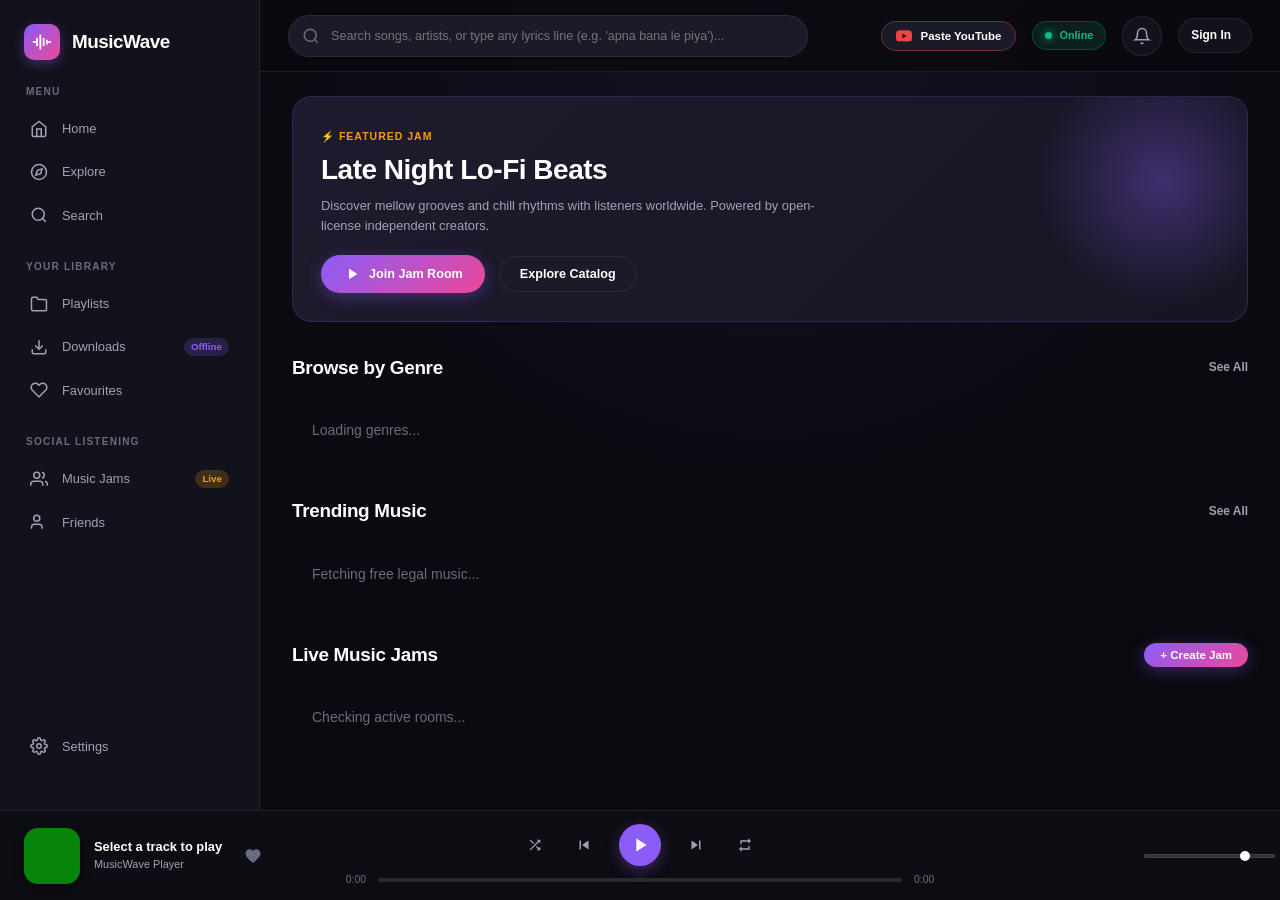
==== commit c0f00026: "feat(jam): guarantee host normal playback automatically broadcasts to all room listeners - Persist a" ====
--- a/templates/index.html
+++ b/templates/index.html
@@ -12,10 +12,10 @@
 
     <!-- Stylesheets -->
     <link rel="stylesheet" href="/static/css/variables.css?v=2.4">
-    <link rel="stylesheet" href="/static/css/base.css?v=2.6">
-    <link rel="stylesheet" href="/static/css/layout.css?v=2.6">
-    <link rel="stylesheet" href="/static/css/components.css?v=2.6">
-    <link rel="stylesheet" href="/static/css/player.css?v=2.6">
+    <link rel="stylesheet" href="/static/css/base.css?v=3.0">
+    <link rel="stylesheet" href="/static/css/layout.css?v=3.0">
+    <link rel="stylesheet" href="/static/css/components.css?v=3.0">
+    <link rel="stylesheet" href="/static/css/player.css?v=3.0">
 
     <!-- Socket.IO & YouTube IFrame Player API -->
     <script src="https://cdn.socket.io/4.7.5/socket.io.min.js"></script>
@@ -179,7 +179,10 @@
                 <div class="player-text-details">
                     <div class="player-song-title truncate" id="player-current-title">Select a track to play</div>
                     <div class="player-artist-name truncate" id="player-current-artist">MusicWave Player</div>
-                    <button id="player-version-switch-btn" class="player-version-switch-btn" style="display: none;" onclick="App.switchCurrentTrackVersion()" title="Switch version">☕ Switch to Lo-Fi</button>
+                    <div style="display: flex; align-items: center; gap: 8px; margin-top: 2px;">
+                        <button id="player-version-switch-btn" class="player-version-switch-btn" style="display: none;" onclick="App.switchCurrentTrackVersion()" title="Switch version">☕ Switch to Lo-Fi</button>
+                        <span id="player-jam-live-badge" style="display: none; background: rgba(236,72,153,0.2); color: #ec4899; border: 1px solid rgba(236,72,153,0.4); font-size: 0.72rem; padding: 2px 8px; border-radius: 12px; font-weight: 600; cursor: pointer;" onclick="App.navigateTo('jams')" title="Broadcasting live to Jam room">🔴 Live to Jam Party</span>
+                    </div>
                 </div>
                 <button class="player-like-btn" id="player-like-btn" title="Favourite" onclick="App.toggleCurrentFavourite()">
                     <svg width="18" height="18" fill="currentColor" viewBox="0 0 24 24"><path d="M12 21.35l-1.45-1.32C5.4 15.36 2 12.28 2 8.5 2 5.42 4.42 3 7.5 3c1.74 0 3.41.81 4.5 2.09C13.09 3.81 14.76 3 16.5 3 19.58 3 22 5.42 22 8.5c0 3.78-3.4 6.86-8.55 11.54L12 21.35z"/></svg>
@@ -346,25 +349,53 @@
          AUTH MODAL
          ============================================== -->
     <div class="modal-overlay" id="auth-modal-overlay">
-        <div class="modal-dialog">
+        <div class="modal-dialog" style="max-width: 440px;">
             <div class="modal-header">
                 <h3 class="modal-title" id="auth-modal-title">Sign In to MusicWave</h3>
                 <button class="icon-btn" onclick="App.closeAuthModal()">✕</button>
             </div>
-            <form onsubmit="App.handleAuthSubmit(event)">
-                <div id="auth-name-group" style="display: none; margin-bottom: 14px;">
-                    <label style="display: block; font-size: 0.82rem; color: var(--text-secondary); margin-bottom: 6px;">Username</label>
-                    <input type="text" id="auth-username-input" style="width: 100%; padding: 10px 14px;" placeholder="Choose a username">
-                </div>
-                <div style="margin-bottom: 14px;">
-                    <label style="display: block; font-size: 0.82rem; color: var(--text-secondary); margin-bottom: 6px;">Email Address</label>
-                    <input type="email" id="auth-email-input" required style="width: 100%; padding: 10px 14px;" placeholder="you@example.com">
-                </div>
+            <form id="auth-form" onsubmit="App.handleAuthSubmit(event)">
+                <!-- Inline Error Alert Message -->
+                <div id="auth-error-msg" style="display: none; background: rgba(239, 68, 68, 0.15); border: 1px solid rgba(239, 68, 68, 0.35); color: #fca5a5; padding: 10px 14px; border-radius: var(--radius-md); font-size: 0.85rem; margin-bottom: 14px;"></div>
+
+                <!-- Registration-only fields -->
+                <div id="auth-register-group" style="display: none;">
+                    <div style="margin-bottom: 14px;">
+                        <label style="display: block; font-size: 0.82rem; color: var(--text-secondary); margin-bottom: 6px;">Choose Username <span style="color:var(--accent-rose);">*</span></label>
+                        <input type="text" id="auth-username-input" class="search-input" style="width: 100%; padding: 10px 14px; background: rgba(255, 255, 255, 0.05); border: 1px solid var(--border-subtle); border-radius: var(--radius-md); color: white;" placeholder="e.g. alex77">
+                    </div>
+                    <div style="margin-bottom: 14px;">
+                        <label style="display: block; font-size: 0.82rem; color: var(--text-secondary); margin-bottom: 6px;">Email Address <span style="color:var(--accent-rose);">*</span></label>
+                        <input type="email" id="auth-email-input" class="search-input" style="width: 100%; padding: 10px 14px; background: rgba(255, 255, 255, 0.05); border: 1px solid var(--border-subtle); border-radius: var(--radius-md); color: white;" placeholder="you@example.com">
+                    </div>
+                    <div style="margin-bottom: 14px;">
+                        <label style="display: block; font-size: 0.82rem; color: var(--text-secondary); margin-bottom: 6px;">Display Name (Optional)</label>
+                        <input type="text" id="auth-displayname-input" class="search-input" style="width: 100%; padding: 10px 14px; background: rgba(255, 255, 255, 0.05); border: 1px solid var(--border-subtle); border-radius: var(--radius-md); color: white;" placeholder="e.g. Alex Rivera">
+                    </div>
+                </div>
+
+                <!-- Login-only Identifier Field (Allows username OR email with type="text") -->
+                <div id="auth-login-group" style="margin-bottom: 14px;">
+                    <label id="auth-identifier-label" style="display: block; font-size: 0.82rem; color: var(--text-secondary); margin-bottom: 6px;">Username or Email Address</label>
+                    <input type="text" id="auth-identifier-input" class="search-input" style="width: 100%; padding: 10px 14px; background: rgba(255, 255, 255, 0.05); border: 1px solid var(--border-subtle); border-radius: var(--radius-md); color: white;" placeholder="Enter your username or email">
+                </div>
+
+                <!-- Password Field (Common to both) -->
                 <div style="margin-bottom: 20px;">
-                    <label style="display: block; font-size: 0.82rem; color: var(--text-secondary); margin-bottom: 6px;">Password</label>
-                    <input type="password" id="auth-password-input" required minlength="6" style="width: 100%; padding: 10px 14px;" placeholder="••••••••">
-                </div>
-                <button type="submit" class="btn-primary" id="auth-modal-submit" style="width: 100%; padding: 12px; font-size: 1rem; margin-bottom: 14px;">Sign In</button>
+                    <div style="display: flex; justify-content: space-between; align-items: center; margin-bottom: 6px;">
+                        <label style="font-size: 0.82rem; color: var(--text-secondary);">Password <span style="color:var(--accent-rose);">*</span></label>
+                        <span id="auth-password-hint" style="font-size: 0.74rem; color: var(--text-muted); display: none;">Min. 6 characters</span>
+                    </div>
+                    <div style="position: relative;">
+                        <input type="password" id="auth-password-input" class="search-input" style="width: 100%; padding: 10px 42px 10px 14px; background: rgba(255, 255, 255, 0.05); border: 1px solid var(--border-subtle); border-radius: var(--radius-md); color: white;" placeholder="••••••••">
+                        <button type="button" onclick="App.togglePasswordVisibility('auth-password-input', this)" style="position: absolute; right: 10px; top: 50%; transform: translateY(-50%); background: none; border: none; color: var(--text-muted); cursor: pointer; font-size: 0.95rem; padding: 4px;">👁️</button>
+                    </div>
+                </div>
+
+                <button type="submit" class="btn-primary" id="auth-modal-submit" style="width: 100%; padding: 12px; font-size: 1rem; margin-bottom: 14px;">
+                    Sign In
+                </button>
+
                 <div id="auth-modal-switch" style="text-align: center; font-size: 0.85rem; color: var(--text-secondary);">
                     Don't have an account? <a href="javascript:void(0)" onclick="App.openAuthModal('register')" style="color:var(--primary); font-weight:600;">Create One</a>
                 </div>
@@ -376,9 +407,9 @@
     <div id="toast-container"></div>
 
     <!-- Scripts -->
-    <script src="/static/js/api.js?v=2.6"></script>
-    <script src="/static/js/state.js?v=2.6"></script>
-    <script src="/static/js/ui.js?v=2.6"></script>
-    <script src="/static/js/app.js?v=2.6"></script>
+    <script src="/static/js/api.js?v=3.0"></script>
+    <script src="/static/js/state.js?v=3.0"></script>
+    <script src="/static/js/ui.js?v=3.0"></script>
+    <script src="/static/js/app.js?v=3.0"></script>
 </body>
 </html>
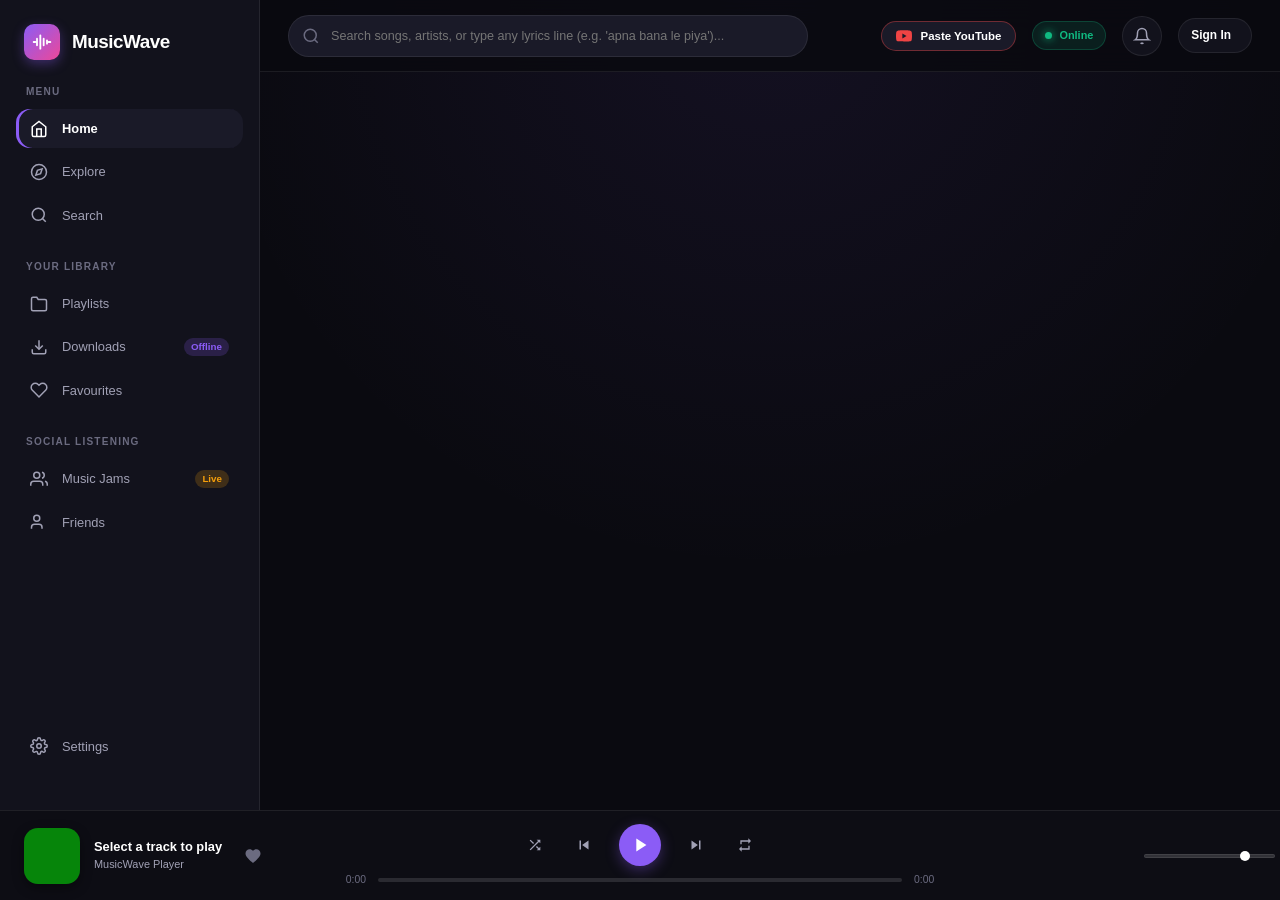
==== commit 054fa539: "feat: enforce real-time single-song playback guard, mobile navigation, and live jam chat with reacti" ====
--- a/templates/index.html
+++ b/templates/index.html
@@ -129,6 +129,13 @@
             <!-- Top Navigation Bar -->
             <header class="app-topbar">
                 <div class="topbar-left">
+                    <button class="mobile-menu-btn" id="mobile-menu-btn" onclick="App.toggleMobileSidebar()" aria-label="Toggle navigation menu">
+                        <svg width="22" height="22" fill="none" stroke="currentColor" stroke-width="2.2" stroke-linecap="round" stroke-linejoin="round" viewBox="0 0 24 24">
+                            <line x1="3" y1="12" x2="21" y2="12"></line>
+                            <line x1="3" y1="6" x2="21" y2="6"></line>
+                            <line x1="3" y1="18" x2="21" y2="18"></line>
+                        </svg>
+                    </button>
                     <div class="search-bar-wrapper">
                         <svg class="search-icon" width="18" height="18" fill="none" stroke="currentColor" stroke-width="2" viewBox="0 0 24 24"><circle cx="11" cy="11" r="8"/><line x1="21" y1="21" x2="16.65" y2="16.65"/></svg>
                         <input type="text" id="global-search-input" class="search-input" placeholder="Search songs, artists, or type any lyrics line (e.g. 'apna bana le piya')..." autocomplete="off">
@@ -228,6 +235,38 @@
                 </div>
             </div>
         </footer>
+
+        <!-- Mobile Drawer Overlay -->
+        <div id="mobile-drawer-overlay" class="mobile-drawer-overlay" onclick="App.closeMobileSidebar()"></div>
+
+        <!-- ==============================================
+             MOBILE BOTTOM NAVIGATION BAR (Screens <= 680px)
+             ============================================== -->
+        <nav class="mobile-bottom-nav" id="mobile-bottom-nav">
+            <a href="javascript:void(0)" class="mobile-nav-item active" data-page="home" onclick="App.navigateTo('home')">
+                <svg width="20" height="20" fill="none" stroke="currentColor" stroke-width="2" viewBox="0 0 24 24"><path d="M3 9l9-7 9 7v11a2 2 0 0 1-2 2H5a2 2 0 0 1-2-2z"/><polyline points="9 22 9 12 15 12 15 22"/></svg>
+                <span>Home</span>
+            </a>
+            <a href="javascript:void(0)" class="mobile-nav-item" data-page="search" onclick="App.navigateTo('search')">
+                <svg width="20" height="20" fill="none" stroke="currentColor" stroke-width="2" viewBox="0 0 24 24"><circle cx="11" cy="11" r="8"/><line x1="21" y1="21" x2="16.65" y2="16.65"/></svg>
+                <span>Search</span>
+            </a>
+            <a href="javascript:void(0)" class="mobile-nav-item" data-page="explore" onclick="App.navigateTo('explore')">
+                <svg width="20" height="20" fill="none" stroke="currentColor" stroke-width="2" viewBox="0 0 24 24"><circle cx="12" cy="12" r="10"/><polygon points="16.24 7.76 14.12 14.12 7.76 16.24 9.88 9.88 16.24 7.76"/></svg>
+                <span>Explore</span>
+            </a>
+            <a href="javascript:void(0)" class="mobile-nav-item" data-page="jams" onclick="App.navigateTo('jams')">
+                <div class="mobile-nav-icon-badge-wrap">
+                    <svg width="20" height="20" fill="none" stroke="currentColor" stroke-width="2" viewBox="0 0 24 24"><path d="M17 21v-2a4 4 0 0 0-4-4H5a4 4 0 0 0-4 4v2"/><circle cx="9" cy="7" r="4"/><path d="M23 21v-2a4 4 0 0 0-3-3.87"/><path d="M16 3.13a4 4 0 0 1 0 7.75"/></svg>
+                    <span class="mobile-nav-pulse-dot"></span>
+                </div>
+                <span>Jams</span>
+            </a>
+            <a href="javascript:void(0)" class="mobile-nav-item" data-page="library" onclick="App.navigateTo('library')">
+                <svg width="20" height="20" fill="none" stroke="currentColor" stroke-width="2" viewBox="0 0 24 24"><path d="M22 19a2 2 0 0 1-2 2H4a2 2 0 0 1-2-2V5a2 2 0 0 1 2-2h5l2 3h9a2 2 0 0 1 2 2z"/></svg>
+                <span>Library</span>
+            </a>
+        </nav>
     </div>
 
     <!-- Hidden YouTube Player Container -->
--- a/static/css/layout.css
+++ b/static/css/layout.css
@@ -370,14 +370,180 @@
     }
 }
 
+/* ----------------------------------------------------
+   Mobile Navigation & Responsive UI Elements
+---------------------------------------------------- */
+.mobile-menu-btn {
+    display: none;
+    align-items: center;
+    justify-content: center;
+    width: 38px;
+    height: 38px;
+    border-radius: var(--radius-md);
+    background: transparent;
+    border: none;
+    color: var(--text-secondary);
+    cursor: pointer;
+    margin-right: 8px;
+    flex-shrink: 0;
+    transition: all var(--transition-fast);
+}
+
+.mobile-menu-btn:hover {
+    color: var(--text-primary);
+    background: var(--bg-surface-hover);
+}
+
+.mobile-drawer-overlay {
+    display: none;
+    position: fixed;
+    top: 0;
+    left: 0;
+    width: 100vw;
+    height: 100vh;
+    background: rgba(0, 0, 0, 0.65);
+    backdrop-filter: blur(4px);
+    -webkit-backdrop-filter: blur(4px);
+    z-index: 1050;
+    opacity: 0;
+    pointer-events: none;
+    transition: opacity 0.25s ease;
+}
+
+.mobile-drawer-overlay.active {
+    display: block;
+    opacity: 1;
+    pointer-events: auto;
+}
+
+.mobile-bottom-nav {
+    display: none;
+    position: fixed;
+    bottom: 0;
+    left: 0;
+    right: 0;
+    height: 60px;
+    background: rgba(14, 14, 22, 0.98);
+    backdrop-filter: blur(24px);
+    -webkit-backdrop-filter: blur(24px);
+    border-top: 1px solid var(--border-subtle);
+    z-index: 1000;
+    padding: 0 8px;
+    box-sizing: border-box;
+}
+
+.mobile-nav-item {
+    flex: 1;
+    display: flex;
+    flex-direction: column;
+    align-items: center;
+    justify-content: center;
+    gap: 3px;
+    color: var(--text-secondary);
+    text-decoration: none;
+    font-size: 0.72rem;
+    font-weight: 500;
+    padding: 6px 0;
+    transition: all var(--transition-fast);
+    position: relative;
+}
+
+.mobile-nav-item svg {
+    transition: transform var(--transition-fast);
+}
+
+.mobile-nav-item:active svg {
+    transform: scale(0.9);
+}
+
+.mobile-nav-item.active {
+    color: var(--primary);
+    font-weight: 700;
+}
+
+.mobile-nav-item.active svg {
+    stroke: var(--primary);
+}
+
+.mobile-nav-icon-badge-wrap {
+    position: relative;
+    display: inline-flex;
+    align-items: center;
+    justify-content: center;
+}
+
+.mobile-nav-pulse-dot {
+    position: absolute;
+    top: -2px;
+    right: -4px;
+    width: 7px;
+    height: 7px;
+    border-radius: 50%;
+    background: var(--accent-amber);
+    box-shadow: 0 0 8px var(--accent-amber);
+}
+
 @media (max-width: 680px) {
     #app-container {
         grid-template-columns: 1fr;
-        grid-template-areas:
-            "main"
-            "player";
-    }
+        grid-template-rows: 1fr;
+        grid-template-areas: "main";
+        height: 100vh;
+        overflow: hidden;
+    }
+
+    .mobile-menu-btn {
+        display: flex;
+    }
+
+    .mobile-bottom-nav {
+        display: flex;
+        align-items: center;
+        justify-content: space-around;
+    }
+
+    /* Transform Sidebar into smooth Slide-out Drawer */
     .app-sidebar {
-        display: none;
-    }
-}
+        display: flex;
+        position: fixed;
+        top: 0;
+        left: 0;
+        bottom: 0;
+        width: 280px;
+        max-width: 80vw;
+        background: #11111a;
+        box-shadow: 4px 0 24px rgba(0, 0, 0, 0.7);
+        z-index: 1100;
+        transform: translateX(-100%);
+        transition: transform 0.28s cubic-bezier(0.4, 0, 0.2, 1);
+    }
+
+    .app-sidebar.mobile-open {
+        transform: translateX(0);
+    }
+
+    .brand-logo span, .sidebar-label, .nav-item span, .badge {
+        display: inline-block;
+    }
+
+    .nav-item a, .nav-item button {
+        justify-content: flex-start;
+        padding: 10px 14px;
+    }
+
+    /* Position persistent bottom player right above the 60px mobile nav */
+    .app-player {
+        position: fixed;
+        left: 0;
+        right: 0;
+        bottom: 60px;
+        height: 64px;
+        z-index: 990;
+        padding: 0 12px;
+        box-shadow: 0 -4px 16px rgba(0, 0, 0, 0.5);
+    }
+
+    .main-view-container {
+        padding: 16px 14px 145px 14px;
+    }
+}
--- a/static/css/components.css
+++ b/static/css/components.css
@@ -767,3 +767,231 @@
     font-family: monospace;
     height: 60px;
 }
+
+
+/* ----------------------------------------------------
+   Jam Social Features: Reactions & Live Chat
+---------------------------------------------------- */
+.jam-reactions-bar {
+    display: flex;
+    align-items: center;
+    gap: 8px;
+    padding: 12px 16px;
+    background: rgba(18, 18, 28, 0.7);
+    border: 1px solid var(--border-subtle);
+    border-radius: var(--radius-md);
+    margin-top: 16px;
+    overflow-x: auto;
+}
+
+.jam-reaction-btn {
+    background: rgba(255, 255, 255, 0.05);
+    border: 1px solid rgba(255, 255, 255, 0.08);
+    border-radius: var(--radius-full);
+    font-size: 1.25rem;
+    padding: 6px 12px;
+    cursor: pointer;
+    transition: transform var(--transition-fast), background var(--transition-fast);
+    flex-shrink: 0;
+}
+
+.jam-reaction-btn:hover {
+    transform: scale(1.25);
+    background: rgba(255, 255, 255, 0.15);
+}
+
+.jam-reaction-btn:active {
+    transform: scale(0.9);
+}
+
+/* Floating Emoji Animations */
+.jam-reactions-overlay {
+    position: fixed;
+    top: 0;
+    left: 0;
+    width: 100vw;
+    height: 100vh;
+    pointer-events: none;
+    z-index: 9999;
+    overflow: hidden;
+}
+
+.floating-reaction-emoji {
+    position: absolute;
+    bottom: 80px;
+    font-size: 2.2rem;
+    pointer-events: none;
+    animation: floatReaction 3s cubic-bezier(0.2, 0.8, 0.3, 1) forwards;
+    filter: drop-shadow(0 4px 8px rgba(0, 0, 0, 0.5));
+}
+
+@keyframes floatReaction {
+    0% {
+        opacity: 0;
+        transform: translate3d(var(--rx, 0px), 20px, 0) scale(0.5) rotate(0deg);
+    }
+    15% {
+        opacity: 1;
+        transform: translate3d(var(--rx, 0px), 0px, 0) scale(1.3) rotate(var(--rot, 0deg));
+    }
+    80% {
+        opacity: 0.9;
+    }
+    100% {
+        opacity: 0;
+        transform: translate3d(calc(var(--rx, 0px) + var(--drift, 30px)), -480px, 0) scale(1.1) rotate(calc(var(--rot, 0deg) * 2));
+    }
+}
+
+/* Jam Tabs Navigation */
+.jam-tabs-header {
+    display: flex;
+    align-items: center;
+    border-bottom: 1px solid var(--border-subtle);
+    margin-bottom: 14px;
+    gap: 8px;
+}
+
+.jam-tab-btn {
+    background: transparent;
+    border: none;
+    border-bottom: 2px solid transparent;
+    color: var(--text-secondary);
+    font-size: 0.92rem;
+    font-weight: 600;
+    padding: 8px 14px;
+    cursor: pointer;
+    transition: all var(--transition-fast);
+}
+
+.jam-tab-btn:hover {
+    color: var(--text-primary);
+}
+
+.jam-tab-btn.active {
+    color: var(--primary);
+    border-bottom-color: var(--primary);
+}
+
+/* Jam Live Chat Box */
+.jam-chat-container {
+    display: flex;
+    flex-direction: column;
+    height: 380px;
+    background: var(--bg-surface-elevated, #161622);
+    border: 1px solid var(--border-subtle);
+    border-radius: var(--radius-md);
+    overflow: hidden;
+}
+
+.jam-chat-messages {
+    flex: 1;
+    overflow-y: auto;
+    padding: 14px;
+    display: flex;
+    flex-direction: column;
+    gap: 10px;
+    scroll-behavior: smooth;
+}
+
+.jam-chat-msg-row {
+    display: flex;
+    align-items: flex-start;
+    gap: 8px;
+    font-size: 0.86rem;
+    line-height: 1.4;
+}
+
+.jam-chat-msg-row.is-own {
+    flex-direction: row-reverse;
+}
+
+.jam-chat-avatar {
+    width: 28px;
+    height: 28px;
+    border-radius: 50%;
+    background: var(--gradient-primary);
+    color: white;
+    display: flex;
+    align-items: center;
+    justify-content: center;
+    font-size: 0.75rem;
+    font-weight: 700;
+    flex-shrink: 0;
+}
+
+.jam-chat-bubble {
+    background: rgba(255, 255, 255, 0.06);
+    border: 1px solid var(--border-subtle);
+    border-radius: 12px;
+    padding: 8px 12px;
+    max-width: 82%;
+    word-break: break-word;
+}
+
+.jam-chat-msg-row.is-own .jam-chat-bubble {
+    background: rgba(139, 92, 246, 0.2);
+    border-color: rgba(139, 92, 246, 0.4);
+}
+
+.jam-chat-header {
+    display: flex;
+    align-items: center;
+    gap: 6px;
+    font-size: 0.74rem;
+    color: var(--text-muted);
+    margin-bottom: 2px;
+}
+
+.jam-chat-author {
+    font-weight: 600;
+    color: var(--text-primary);
+}
+
+.jam-chat-badge-host {
+    background: rgba(245, 158, 11, 0.2);
+    color: var(--accent-amber);
+    padding: 1px 5px;
+    border-radius: 4px;
+    font-size: 0.68rem;
+    font-weight: 700;
+}
+
+.jam-chat-input-bar {
+    display: flex;
+    gap: 8px;
+    padding: 10px;
+    border-top: 1px solid var(--border-subtle);
+    background: rgba(10, 10, 16, 0.6);
+}
+
+.jam-chat-input {
+    flex: 1;
+    background: rgba(255, 255, 255, 0.05);
+    border: 1px solid var(--border-subtle);
+    border-radius: var(--radius-md);
+    padding: 8px 12px;
+    color: var(--text-primary);
+    font-size: 0.85rem;
+    outline: none;
+}
+
+.jam-chat-input:focus {
+    border-color: var(--primary);
+}
+
+.jam-chat-send-btn {
+    background: var(--primary);
+    border: none;
+    border-radius: var(--radius-md);
+    color: white;
+    padding: 8px 14px;
+    cursor: pointer;
+    font-size: 0.85rem;
+    font-weight: 600;
+    transition: opacity var(--transition-fast);
+}
+
+.jam-chat-send-btn:hover {
+    opacity: 0.9;
+}
